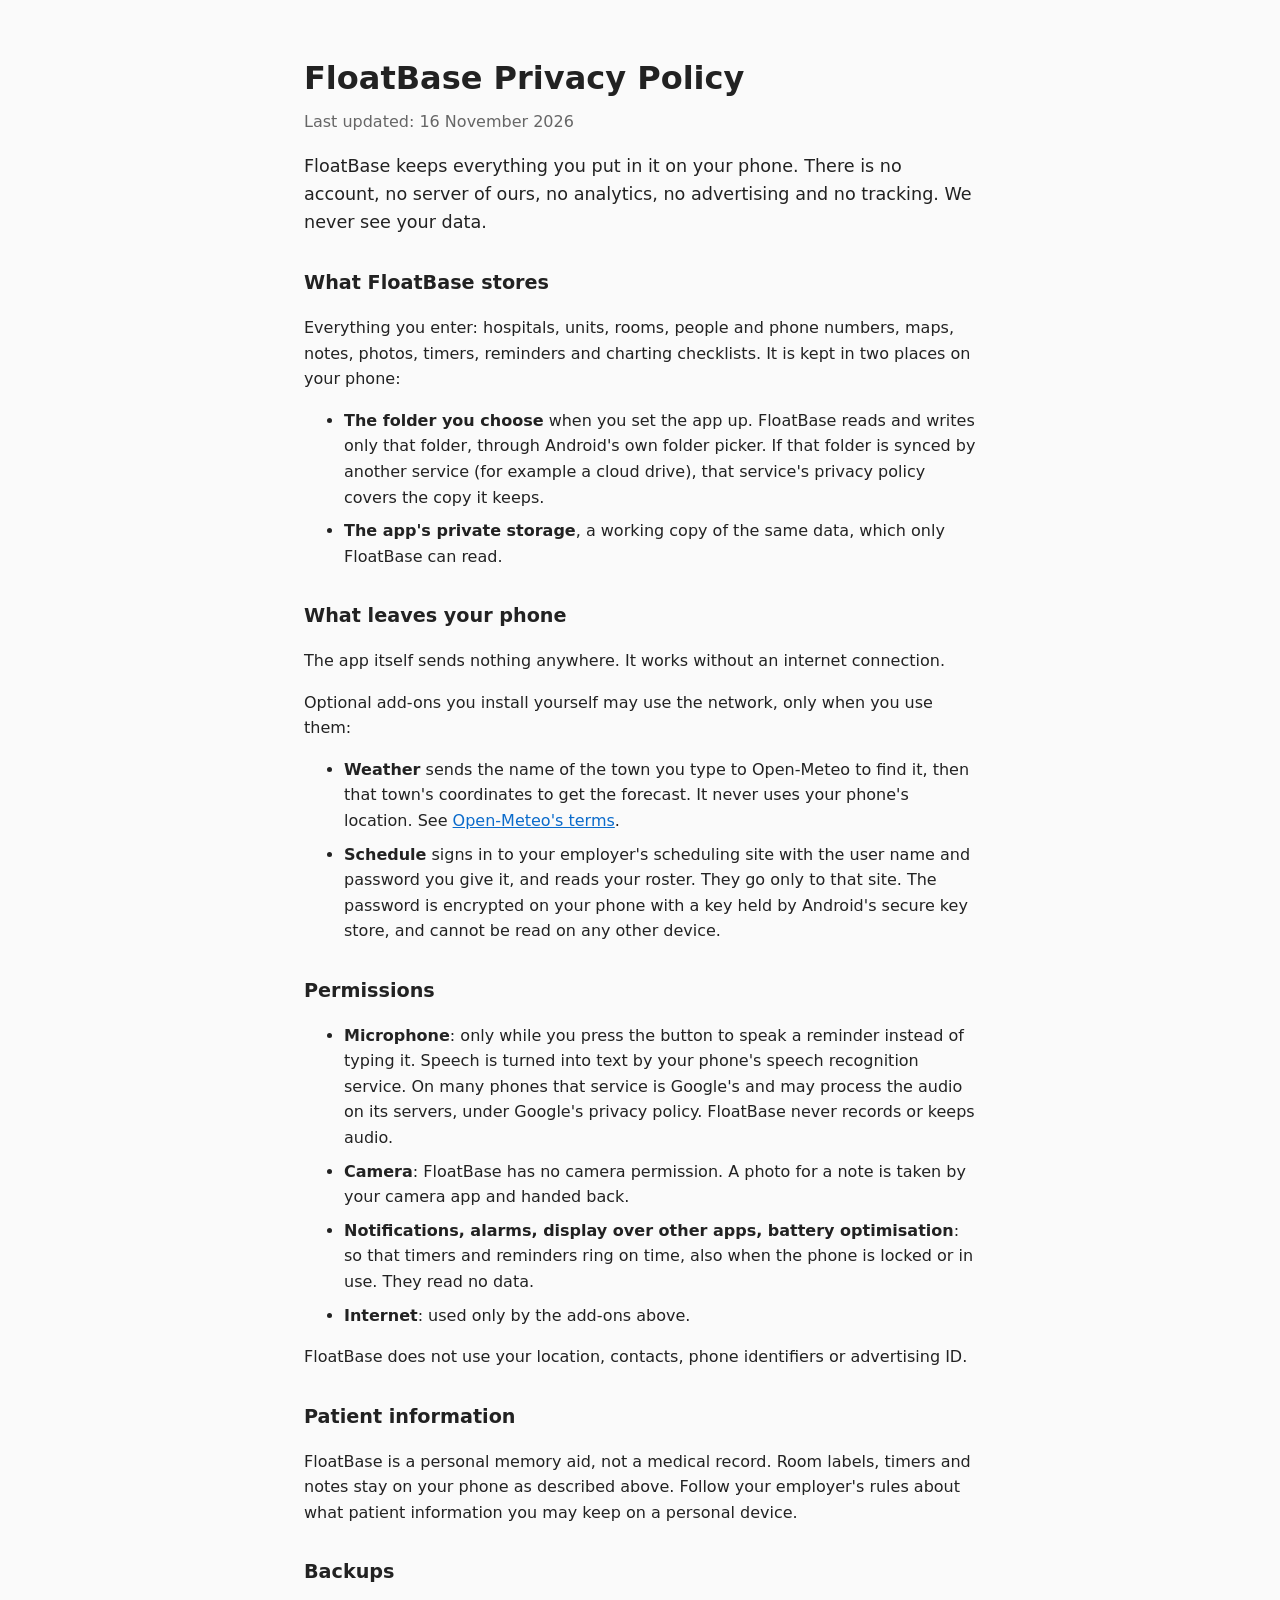
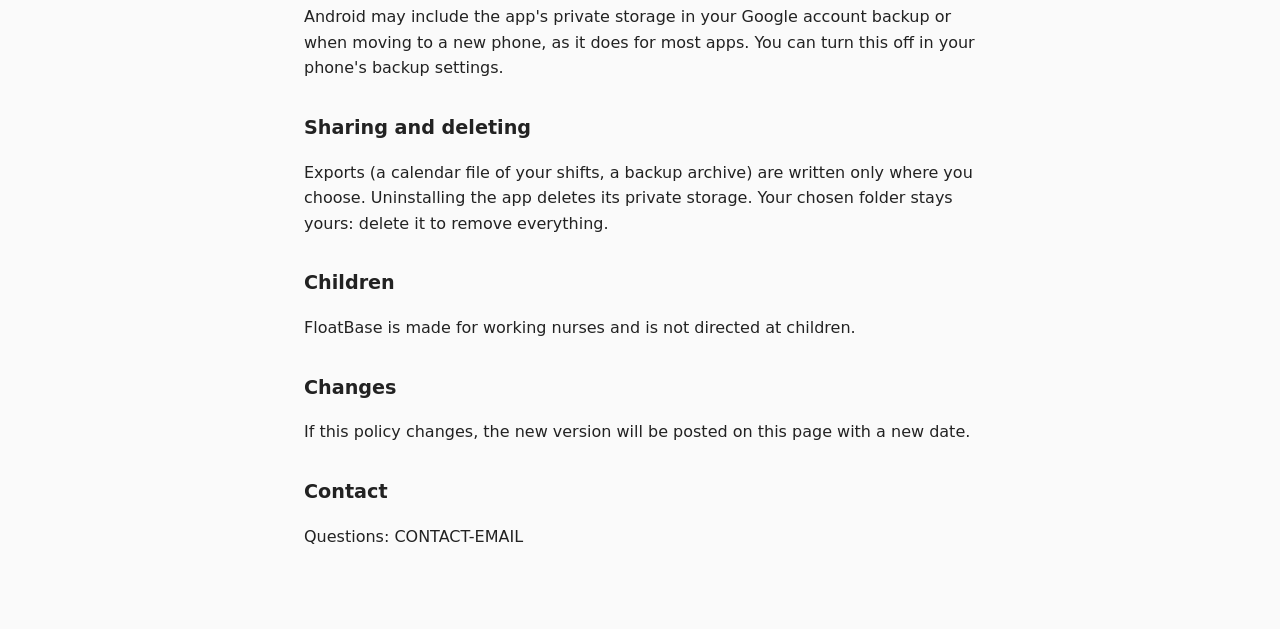
==== privacy.html @ ba7ebd8d "feat: home page and privacy policy The privacy policy is the address Play Console asks for." ====
<!doctype html>
<html lang="en">
<head>
<meta charset="utf-8" />
<meta name="viewport" content="width=device-width, initial-scale=1" />
<title>FloatBase Privacy Policy</title>
<meta name="description" content="How FloatBase handles your data: it stays on your phone." />
<link rel="stylesheet" href="style.css" />
</head>
<body>

<main>
  <h1>FloatBase Privacy Policy</h1>
  <p class="date">Last updated: 16 November 2026</p>

  <p class="lead">
    FloatBase keeps everything you put in it on your phone. There is no account, no server of ours, no
    analytics, no advertising and no tracking. We never see your data.
  </p>

  <h2>What FloatBase stores</h2>
  <p>Everything you enter: hospitals, units, rooms, people and phone numbers, maps, notes, photos, timers,
    reminders and charting checklists. It is kept in two places on your phone:</p>
  <ul>
    <li><strong>The folder you choose</strong> when you set the app up. FloatBase reads and writes only that
      folder, through Android's own folder picker. If that folder is synced by another service (for example a
      cloud drive), that service's privacy policy covers the copy it keeps.</li>
    <li><strong>The app's private storage</strong>, a working copy of the same data, which only FloatBase can
      read.</li>
  </ul>

  <h2>What leaves your phone</h2>
  <p>The app itself sends nothing anywhere. It works without an internet connection.</p>
  <p>Optional add-ons you install yourself may use the network, only when you use them:</p>
  <ul>
    <li><strong>Weather</strong> sends the name of the town you type to Open-Meteo to find it, then that town's
      coordinates to get the forecast. It never uses your phone's location. See
      <a href="https://open-meteo.com/en/terms">Open-Meteo's terms</a>.</li>
    <li><strong>Schedule</strong> signs in to your employer's scheduling site with the user name and password you
      give it, and reads your roster. They go only to that site. The password is encrypted on your phone with a
      key held by Android's secure key store, and cannot be read on any other device.</li>
  </ul>

  <h2>Permissions</h2>
  <ul>
    <li><strong>Microphone</strong>: only while you press the button to speak a reminder instead of typing it.
      Speech is turned into text by your phone's speech recognition service. On many phones that service is
      Google's and may process the audio on its servers, under Google's privacy policy. FloatBase never records
      or keeps audio.</li>
    <li><strong>Camera</strong>: FloatBase has no camera permission. A photo for a note is taken by your camera
      app and handed back.</li>
    <li><strong>Notifications, alarms, display over other apps, battery optimisation</strong>: so that timers and
      reminders ring on time, also when the phone is locked or in use. They read no data.</li>
    <li><strong>Internet</strong>: used only by the add-ons above.</li>
  </ul>
  <p>FloatBase does not use your location, contacts, phone identifiers or advertising ID.</p>

  <h2>Patient information</h2>
  <p>FloatBase is a personal memory aid, not a medical record. Room labels, timers and notes stay on your phone
    as described above. Follow your employer's rules about what patient information you may keep on a personal
    device.</p>

  <h2>Backups</h2>
  <p>Android may include the app's private storage in your Google account backup or when moving to a new phone,
    as it does for most apps. You can turn this off in your phone's backup settings.</p>

  <h2>Sharing and deleting</h2>
  <p>Exports (a calendar file of your shifts, a backup archive) are written only where you choose. Uninstalling
    the app deletes its private storage. Your chosen folder stays yours: delete it to remove everything.</p>

  <h2>Children</h2>
  <p>FloatBase is made for working nurses and is not directed at children.</p>

  <h2>Changes</h2>
  <p>If this policy changes, the new version will be posted on this page with a new date.</p>

  <h2>Contact</h2>
  <p>Questions: <span class="email">CONTACT-EMAIL</span></p>
</main>
</body>
</html>
---- style.css ----
:root {
  color-scheme: light dark;
  --bg: #fafafa;
  --fg: #222;
  --muted: #666;
  --link: #0b6bcb;
}

@media (prefers-color-scheme: dark) {
  :root {
    --bg: #121212;
    --fg: #e6e6e6;
    --muted: #9a9a9a;
    --link: #6cb4ff;
  }
}

body {
  margin: 0;
  background: var(--bg);
  color: var(--fg);
  font: 16px/1.6 system-ui, -apple-system, 'Segoe UI', Roboto, sans-serif;
}

main {
  max-width: 42rem;
  margin: 0 auto;
  padding: 2rem 1rem 4rem;
}

h1 {
  margin-bottom: 0.25rem;
}

h2 {
  margin-top: 2rem;
  font-size: 1.2rem;
}

.date {
  color: var(--muted);
  margin-top: 0;
}

.lead {
  font-size: 1.1rem;
}

a {
  color: var(--link);
}

li {
  margin-bottom: 0.5rem;
}
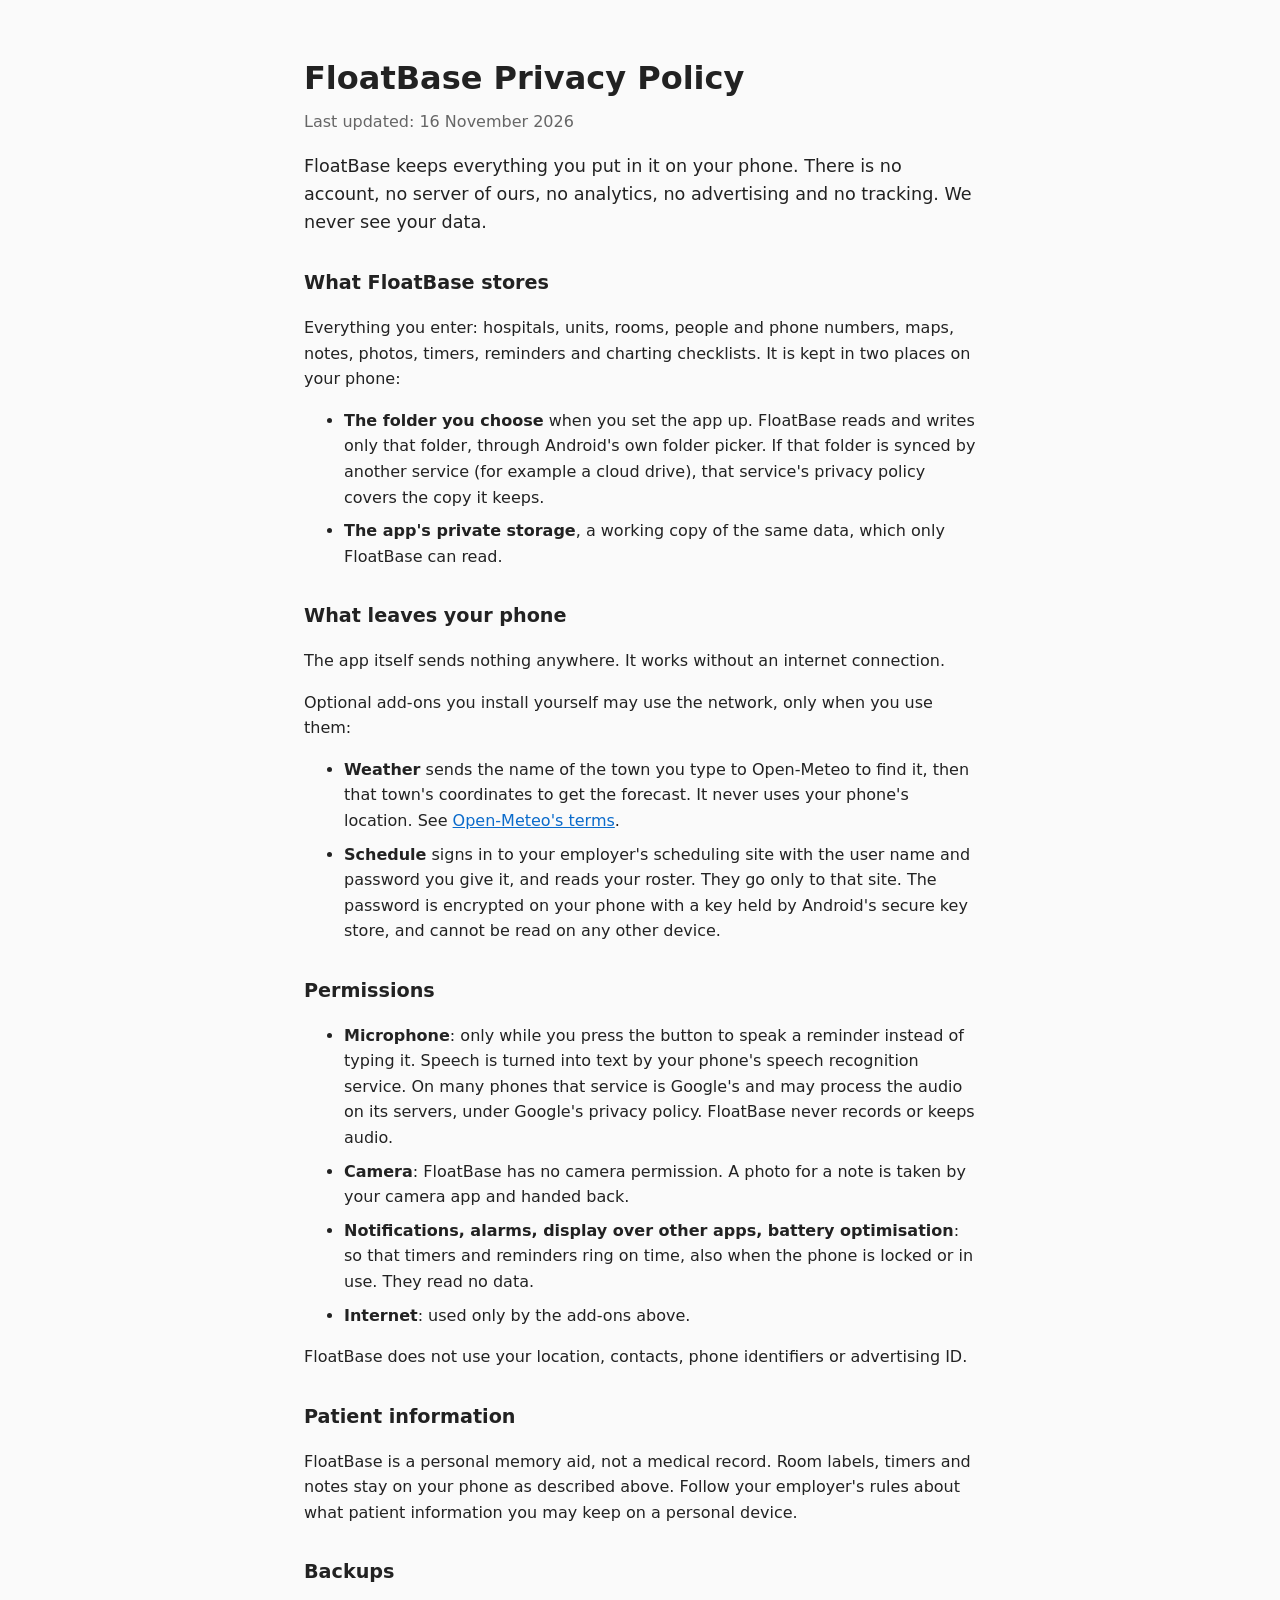
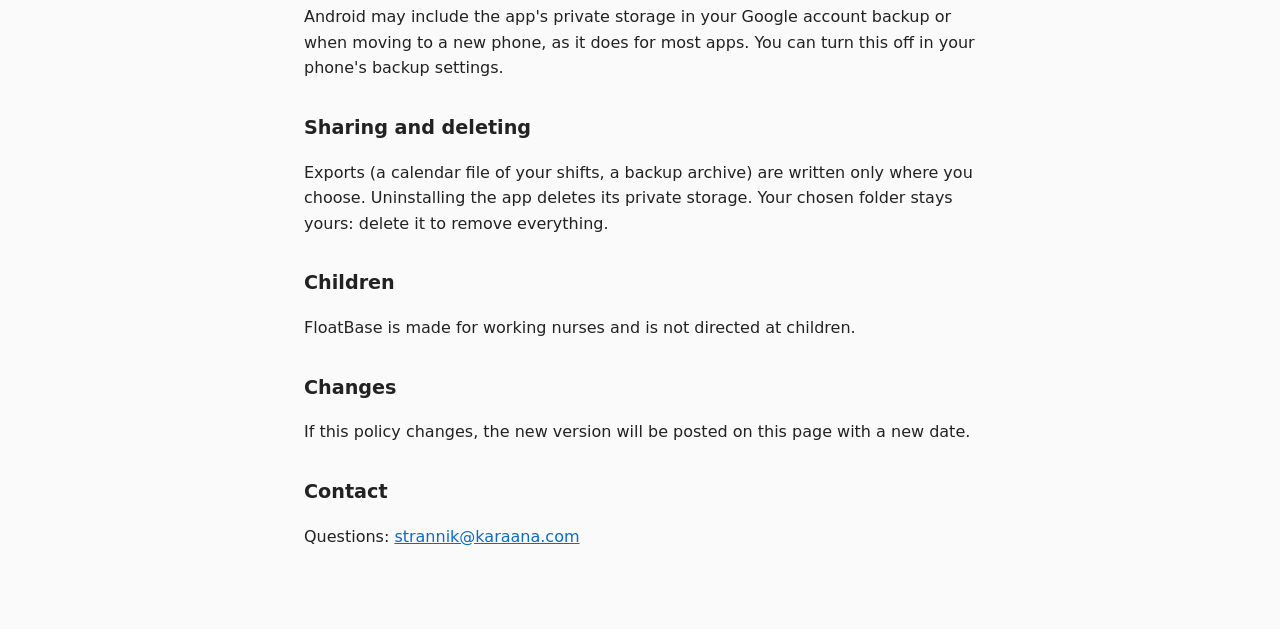
==== commit e1fd3ea8: "docs: contact email on the policy and home page" ====
--- a/privacy.html
+++ b/privacy.html
@@ -75,7 +75,7 @@
   <p>If this policy changes, the new version will be posted on this page with a new date.</p>
 
   <h2>Contact</h2>
-  <p>Questions: <span class="email">CONTACT-EMAIL</span></p>
+  <p>Questions: <a href="mailto:strannik@karaana.com">strannik@karaana.com</a></p>
 </main>
 </body>
 </html>
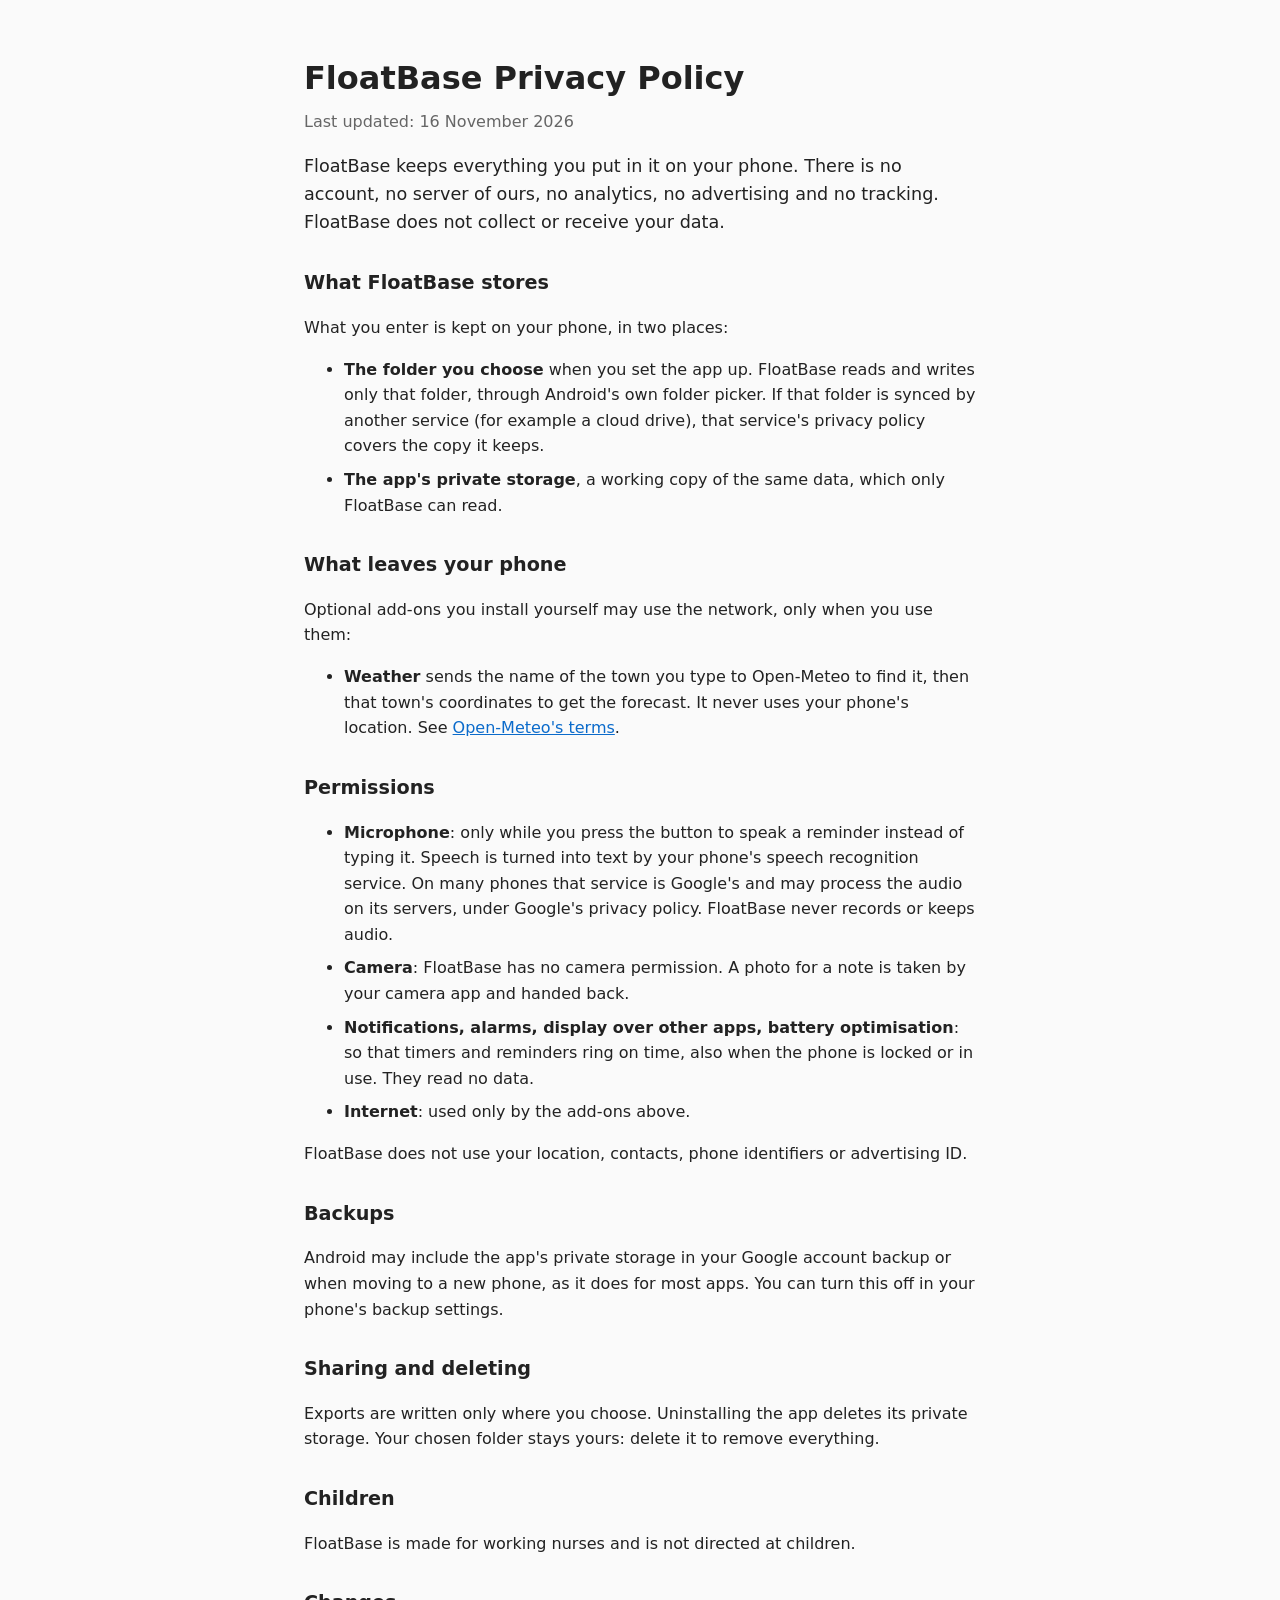
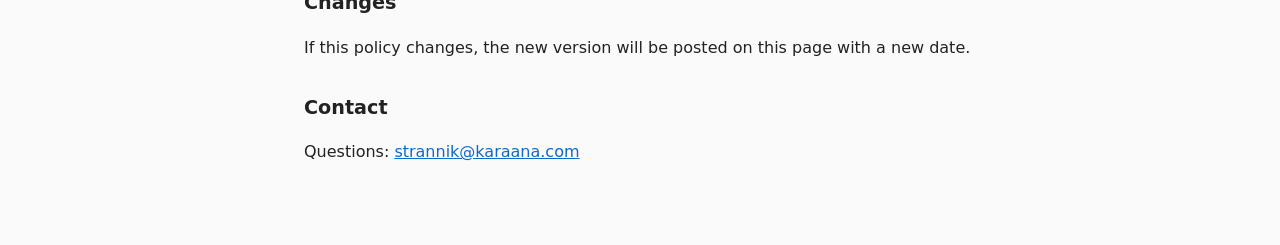
==== commit 160b5696: "docs: shorter privacy policy, contact email" ====
--- a/privacy.html
+++ b/privacy.html
@@ -15,12 +15,11 @@
 
   <p class="lead">
     FloatBase keeps everything you put in it on your phone. There is no account, no server of ours, no
-    analytics, no advertising and no tracking. We never see your data.
+    analytics, no advertising and no tracking. FloatBase does not collect or receive your data.
   </p>
 
   <h2>What FloatBase stores</h2>
-  <p>Everything you enter: hospitals, units, rooms, people and phone numbers, maps, notes, photos, timers,
-    reminders and charting checklists. It is kept in two places on your phone:</p>
+  <p>What you enter is kept on your phone, in two places:</p>
   <ul>
     <li><strong>The folder you choose</strong> when you set the app up. FloatBase reads and writes only that
       folder, through Android's own folder picker. If that folder is synced by another service (for example a
@@ -30,15 +29,11 @@
   </ul>
 
   <h2>What leaves your phone</h2>
-  <p>The app itself sends nothing anywhere. It works without an internet connection.</p>
   <p>Optional add-ons you install yourself may use the network, only when you use them:</p>
   <ul>
     <li><strong>Weather</strong> sends the name of the town you type to Open-Meteo to find it, then that town's
       coordinates to get the forecast. It never uses your phone's location. See
       <a href="https://open-meteo.com/en/terms">Open-Meteo's terms</a>.</li>
-    <li><strong>Schedule</strong> signs in to your employer's scheduling site with the user name and password you
-      give it, and reads your roster. They go only to that site. The password is encrypted on your phone with a
-      key held by Android's secure key store, and cannot be read on any other device.</li>
   </ul>
 
   <h2>Permissions</h2>
@@ -55,17 +50,12 @@
   </ul>
   <p>FloatBase does not use your location, contacts, phone identifiers or advertising ID.</p>
 
-  <h2>Patient information</h2>
-  <p>FloatBase is a personal memory aid, not a medical record. Room labels, timers and notes stay on your phone
-    as described above. Follow your employer's rules about what patient information you may keep on a personal
-    device.</p>
-
   <h2>Backups</h2>
   <p>Android may include the app's private storage in your Google account backup or when moving to a new phone,
     as it does for most apps. You can turn this off in your phone's backup settings.</p>
 
   <h2>Sharing and deleting</h2>
-  <p>Exports (a calendar file of your shifts, a backup archive) are written only where you choose. Uninstalling
+  <p>Exports are written only where you choose. Uninstalling
     the app deletes its private storage. Your chosen folder stays yours: delete it to remove everything.</p>
 
   <h2>Children</h2>
